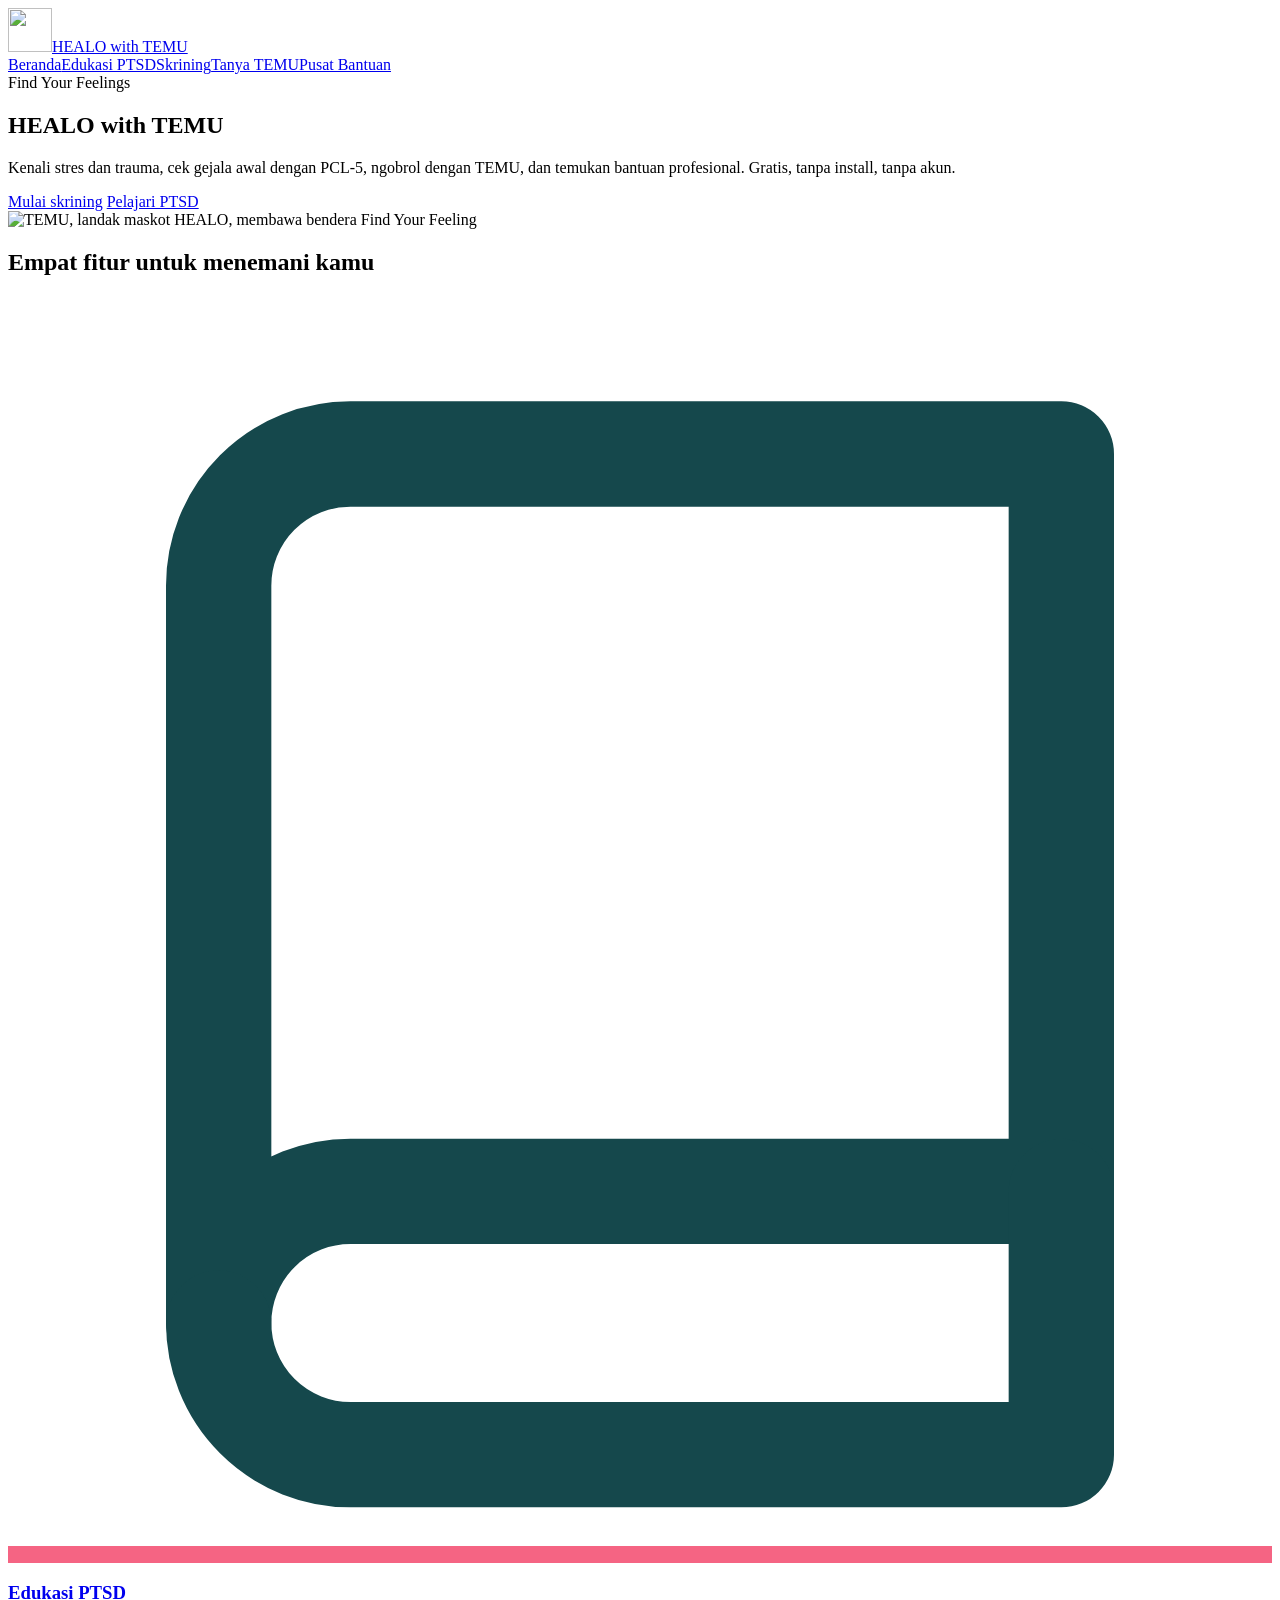
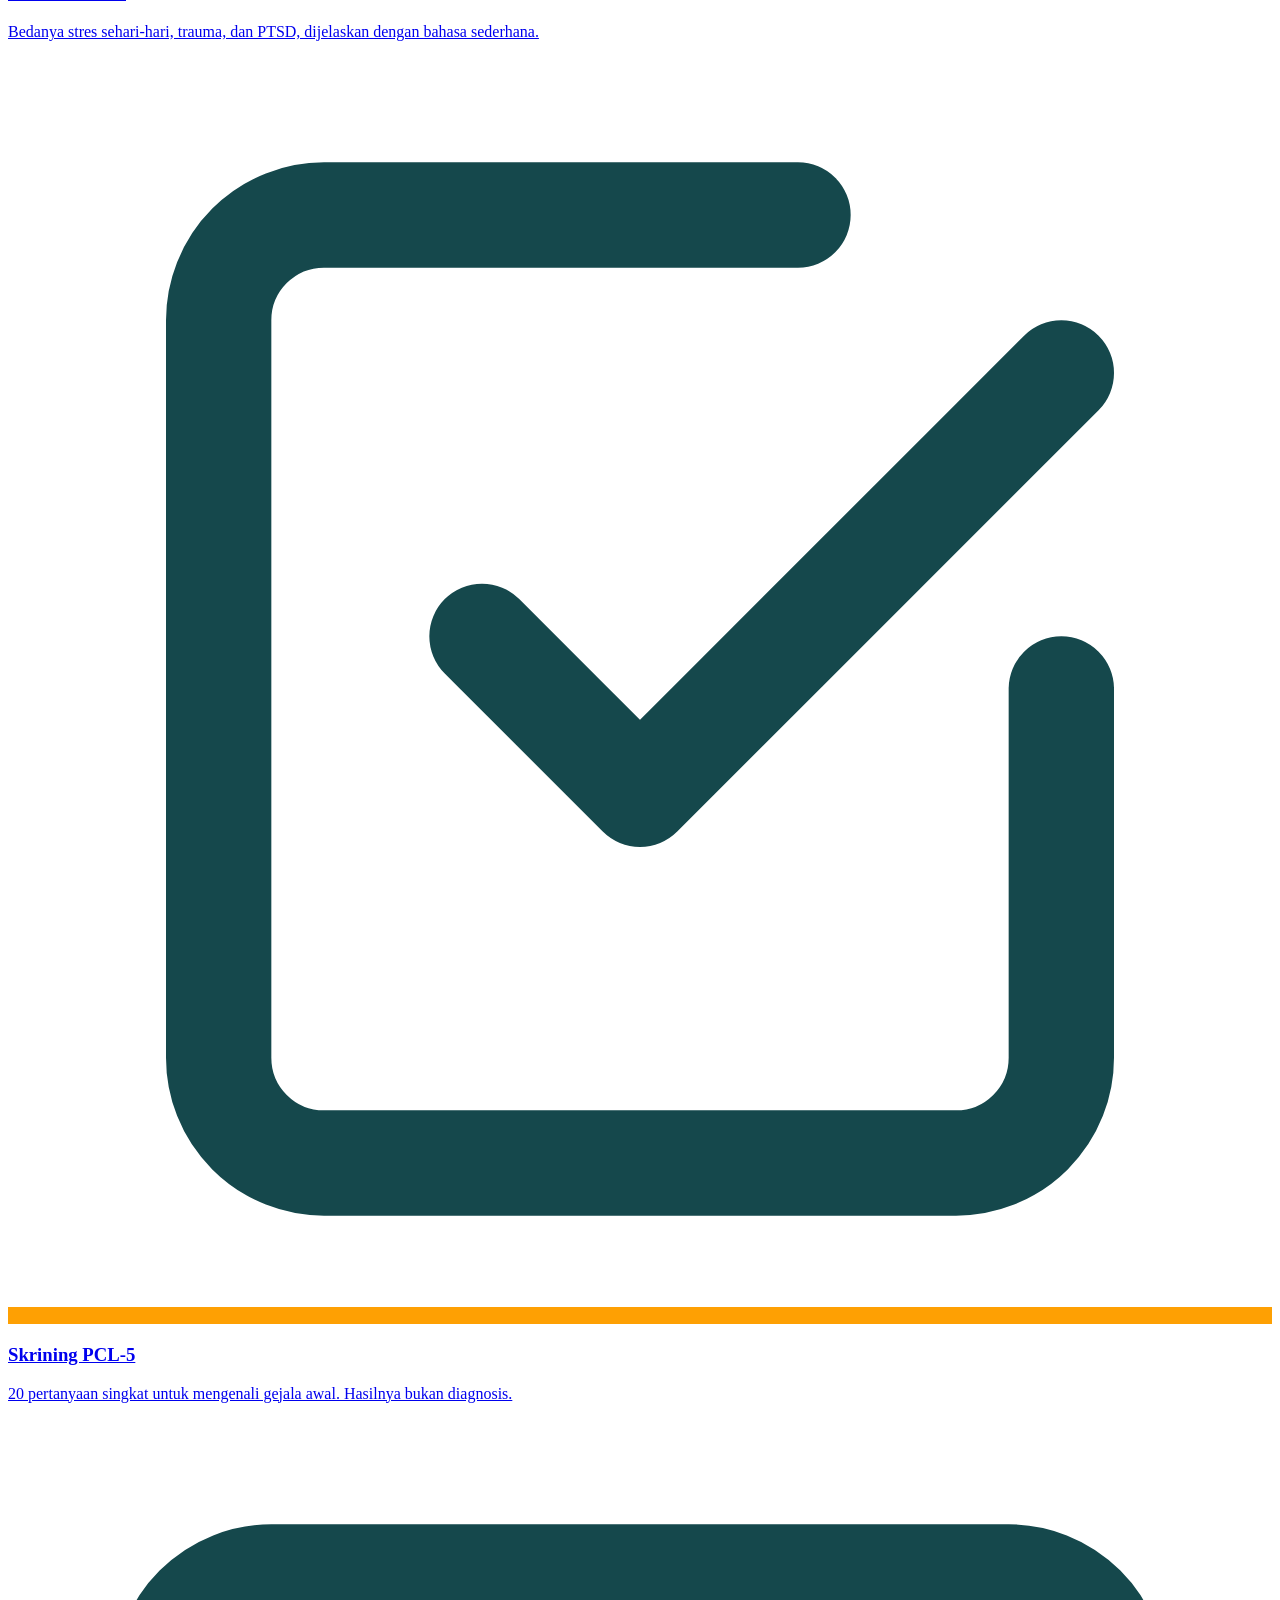
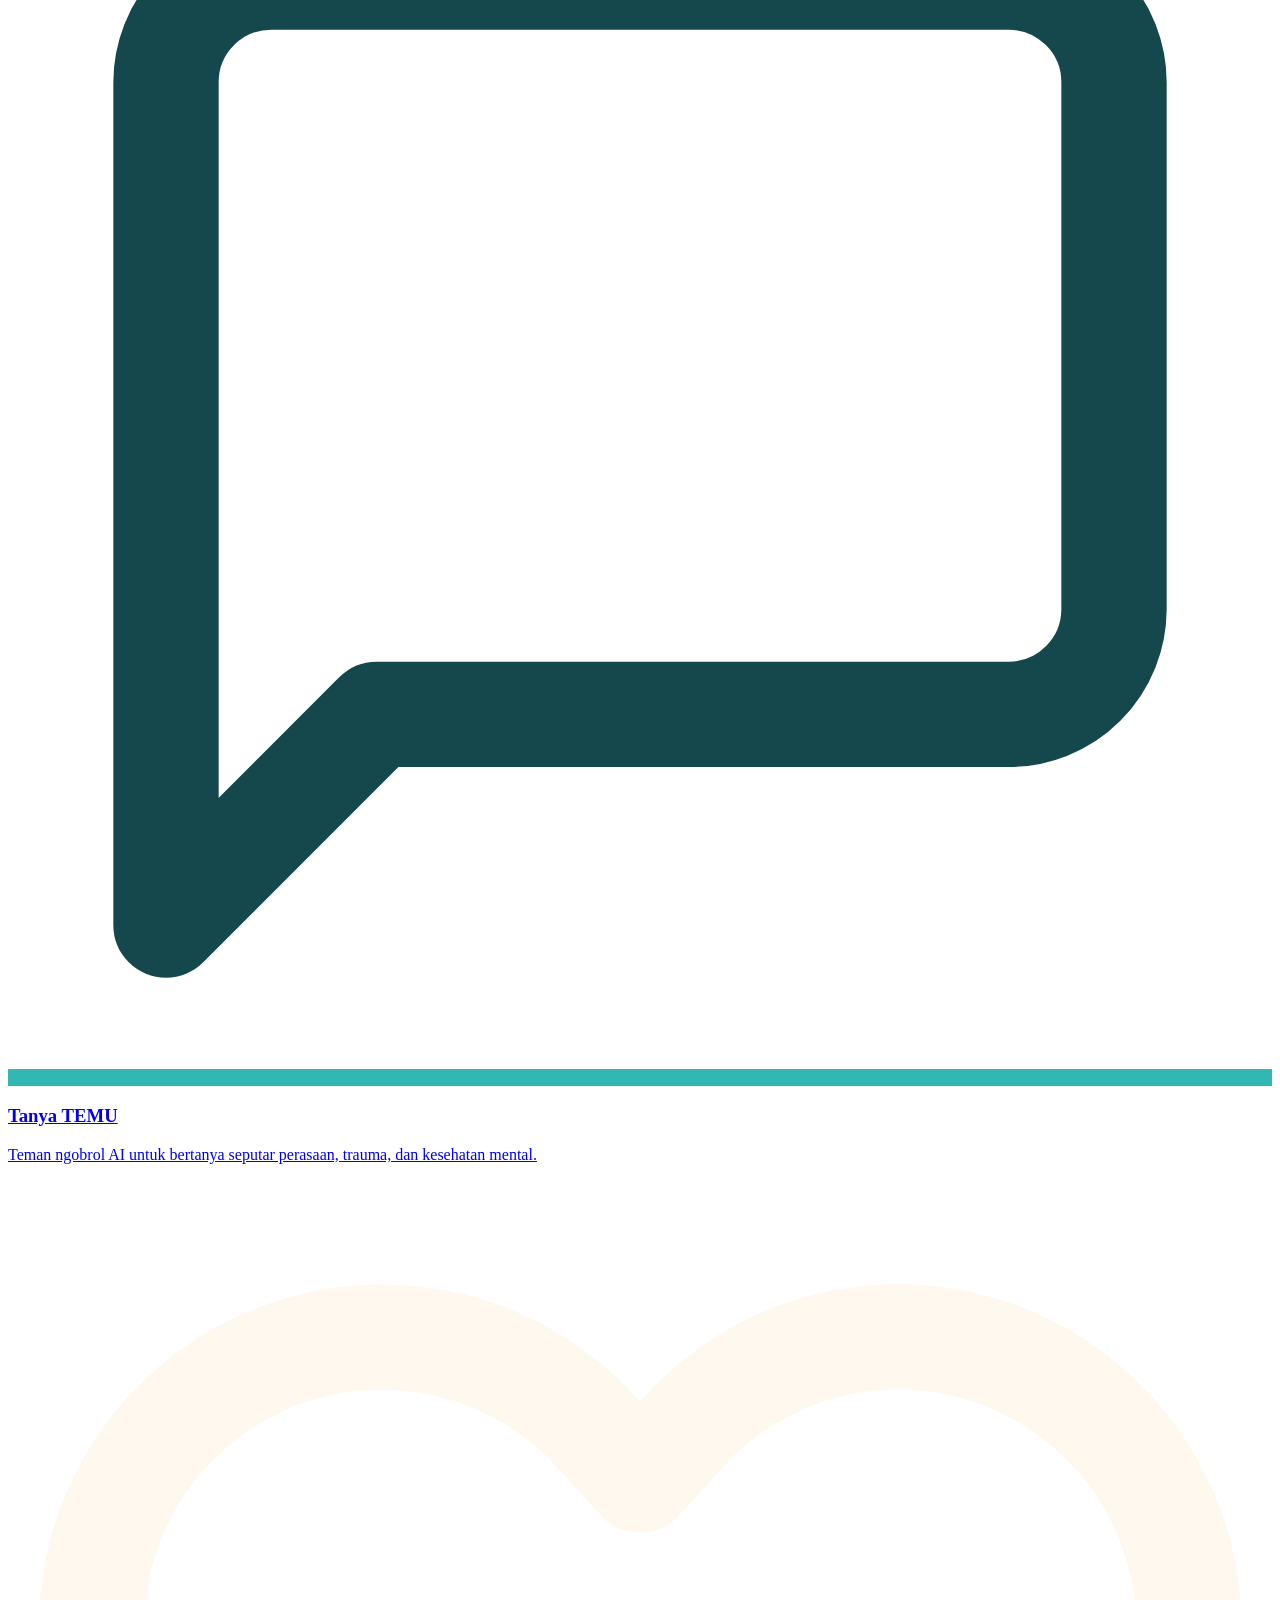
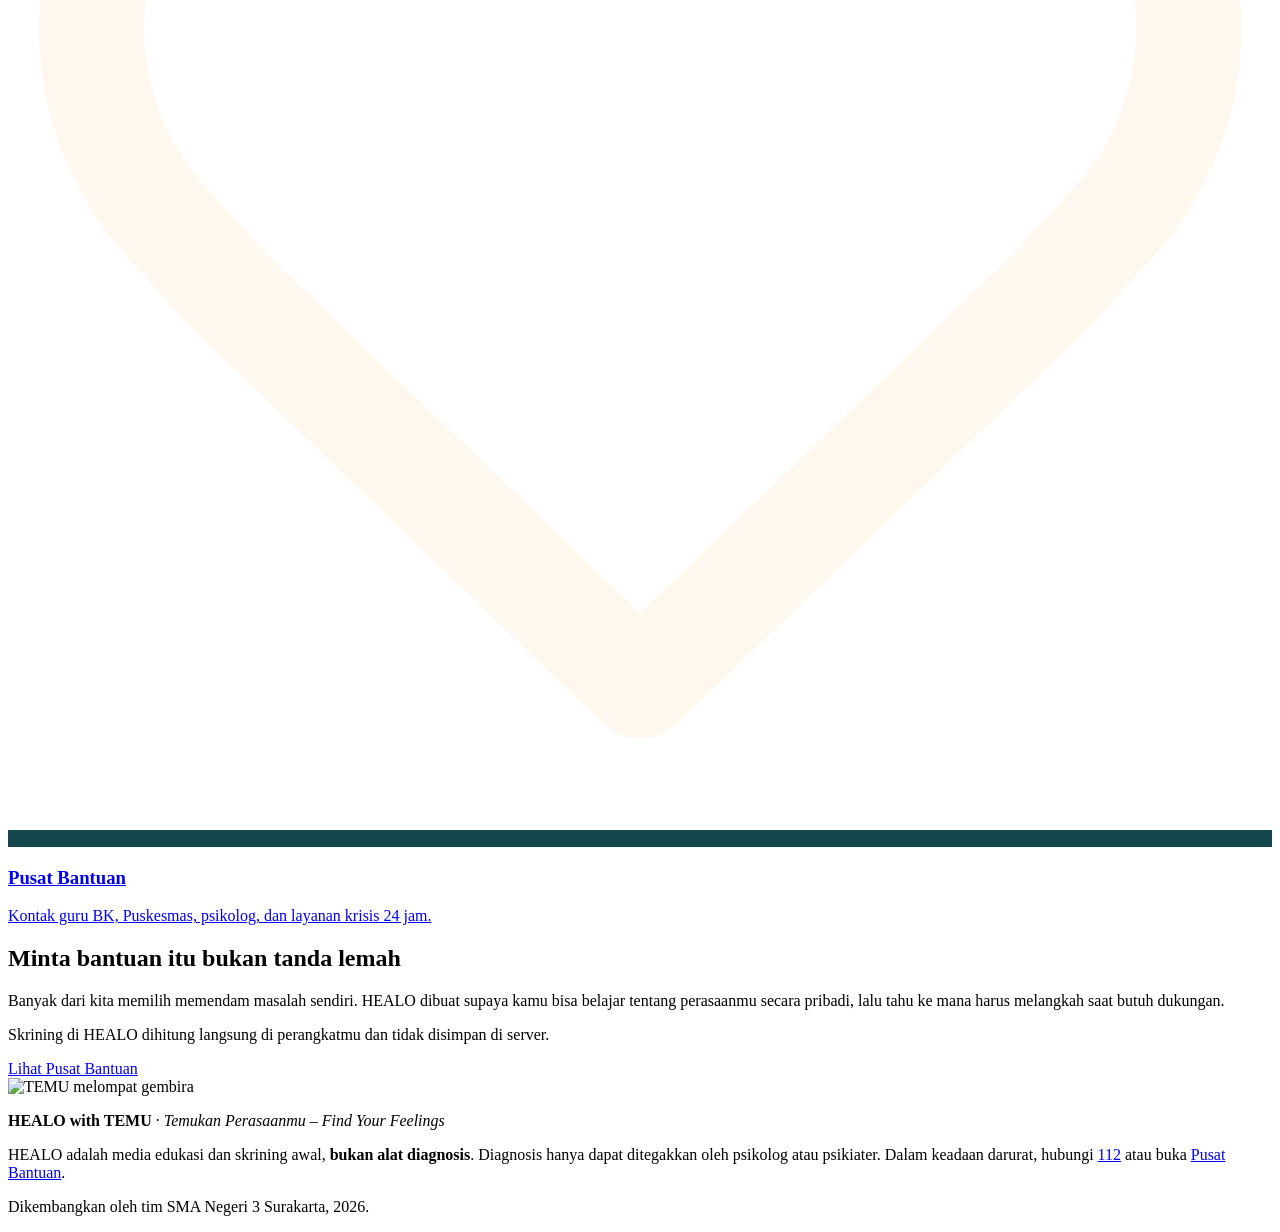
==== index.html @ 0c206a84 "Add files via upload" ====
<!doctype html>
<html lang="id">
<head>
<meta charset="utf-8">
<meta name="viewport" content="width=device-width, initial-scale=1">
<title>Beranda · HEALO with TEMU</title>
<meta name="description" content="HEALO with TEMU: edukasi PTSD, skrining awal PCL-5, teman ngobrol AI, dan pusat bantuan untuk siswa.">
<meta name="theme-color" content="#15484C">
<link rel="manifest" href="manifest.webmanifest">
<link rel="icon" href="img/icon-192.png">
<link rel="apple-touch-icon" href="img/icon-192.png">
<link rel="preconnect" href="https://fonts.googleapis.com">
<link rel="preconnect" href="https://fonts.gstatic.com" crossorigin>
<link rel="stylesheet" href="https://fonts.googleapis.com/css2?family=Poppins:wght@700;800&family=Nunito+Sans:wght@400;700;800&display=swap">
<link rel="stylesheet" href="assets/style.css">
</head>
<body>
<header class="site-header">
<div class="wrap">
<a class="brand" href="index.html"><img src="img/temu-sit.webp" alt="" width="44" height="44">HEALO <span>with TEMU</span></a>
<nav class="nav" aria-label="Menu utama"><a href="index.html" aria-current="page">Beranda</a><a href="edukasi.html">Edukasi PTSD</a><a href="skrining.html">Skrining</a><a href="temu.html">Tanya TEMU</a><a href="bantuan.html">Pusat Bantuan</a></nav>
</div>
</header>
<main>
<section class="hero">
<div class="wrap">
<div>
<span class="tagline">Find Your Feelings</span>
<h1>HEALO <span>with</span> TEMU</h1>
<p class="lead">Kenali stres dan trauma, cek gejala awal dengan PCL-5, ngobrol dengan TEMU, dan temukan bantuan profesional. Gratis, tanpa install, tanpa akun.</p>
<div class="btn-row">
<a class="btn btn-primary" href="skrining.html">Mulai skrining</a>
<a class="btn btn-secondary" href="edukasi.html">Pelajari PTSD</a>
</div>
</div>
<img src="img/temu-wink.webp" alt="TEMU, landak maskot HEALO, membawa bendera Find Your Feeling" width="380" height="380">
</div>
</section>
<section class="section">
<div class="wrap">
<h2>Empat fitur untuk menemani kamu</h2>
<div class="grid grid-4">
<a class="card pink feature" href="edukasi.html"><span class="icon" style="background:#F56483;color:#15484C"><svg viewBox="0 0 24 24" fill="none" stroke="currentColor" stroke-width="2" stroke-linecap="round" stroke-linejoin="round" aria-hidden="true"><path d="M4 19.5A2.5 2.5 0 0 1 6.5 17H20V3H6.5A2.5 2.5 0 0 0 4 5.5z"/><path d="M4 19.5A2.5 2.5 0 0 0 6.5 22H20v-5"/></svg></span><h3>Edukasi PTSD</h3><p>Bedanya stres sehari-hari, trauma, dan PTSD, dijelaskan dengan bahasa sederhana.</p></a>
<a class="card mari feature" href="skrining.html"><span class="icon" style="background:#FEA003;color:#15484C"><svg viewBox="0 0 24 24" fill="none" stroke="currentColor" stroke-width="2" stroke-linecap="round" stroke-linejoin="round" aria-hidden="true"><path d="M9 11l3 3 8-8"/><path d="M20 12v7a2 2 0 0 1-2 2H6a2 2 0 0 1-2-2V5a2 2 0 0 1 2-2h9"/></svg></span><h3>Skrining PCL-5</h3><p>20 pertanyaan singkat untuk mengenali gejala awal. Hasilnya bukan diagnosis.</p></a>
<a class="card lagoon feature" href="temu.html"><span class="icon" style="background:#31B8B2;color:#15484C"><svg viewBox="0 0 24 24" fill="none" stroke="currentColor" stroke-width="2" stroke-linecap="round" stroke-linejoin="round" aria-hidden="true"><path d="M21 15a2 2 0 0 1-2 2H7l-4 4V5a2 2 0 0 1 2-2h14a2 2 0 0 1 2 2z"/></svg></span><h3>Tanya TEMU</h3><p>Teman ngobrol AI untuk bertanya seputar perasaan, trauma, dan kesehatan mental.</p></a>
<a class="card feature" href="bantuan.html"><span class="icon" style="background:#15484C;color:#FFF8EE"><svg viewBox="0 0 24 24" fill="none" stroke="currentColor" stroke-width="2" stroke-linecap="round" stroke-linejoin="round" aria-hidden="true"><path d="M20.8 4.6a5.5 5.5 0 0 0-7.8 0L12 5.7l-1-1.1a5.5 5.5 0 0 0-7.8 7.8l1 1.1L12 21l7.8-7.5 1-1.1a5.5 5.5 0 0 0 0-7.8z"/></svg></span><h3>Pusat Bantuan</h3><p>Kontak guru BK, Puskesmas, psikolog, dan layanan krisis 24 jam.</p></a>
</div>
</div>
</section>
<section class="section alt">
<div class="wrap grid grid-2" style="align-items:center">
<div>
<h2>Minta bantuan itu bukan tanda lemah</h2>
<p>Banyak dari kita memilih memendam masalah sendiri. HEALO dibuat supaya kamu bisa belajar tentang perasaanmu secara pribadi, lalu tahu ke mana harus melangkah saat butuh dukungan.</p>
<p class="small">Skrining di HEALO dihitung langsung di perangkatmu dan tidak disimpan di server.</p>
<a class="btn btn-primary" href="bantuan.html">Lihat Pusat Bantuan</a>
</div>
<img src="img/temu-jump.webp" alt="TEMU melompat gembira" width="360" height="360" style="justify-self:center;max-width:320px">
</div>
</section>
</main>
<footer class="site-footer">
<div class="wrap">
<p><strong>HEALO with TEMU</strong> · <em>Temukan Perasaanmu – Find Your Feelings</em></p>
<p>HEALO adalah media edukasi dan skrining awal, <strong>bukan alat diagnosis</strong>. Diagnosis hanya dapat ditegakkan oleh psikolog atau psikiater. Dalam keadaan darurat, hubungi <a href="tel:112">112</a> atau buka <a href="bantuan.html">Pusat Bantuan</a>.</p>
<p>Dikembangkan oleh tim SMA Negeri 3 Surakarta, 2026.</p>
</div>
</footer>
<script src="assets/common.js"></script>

</body>
</html>
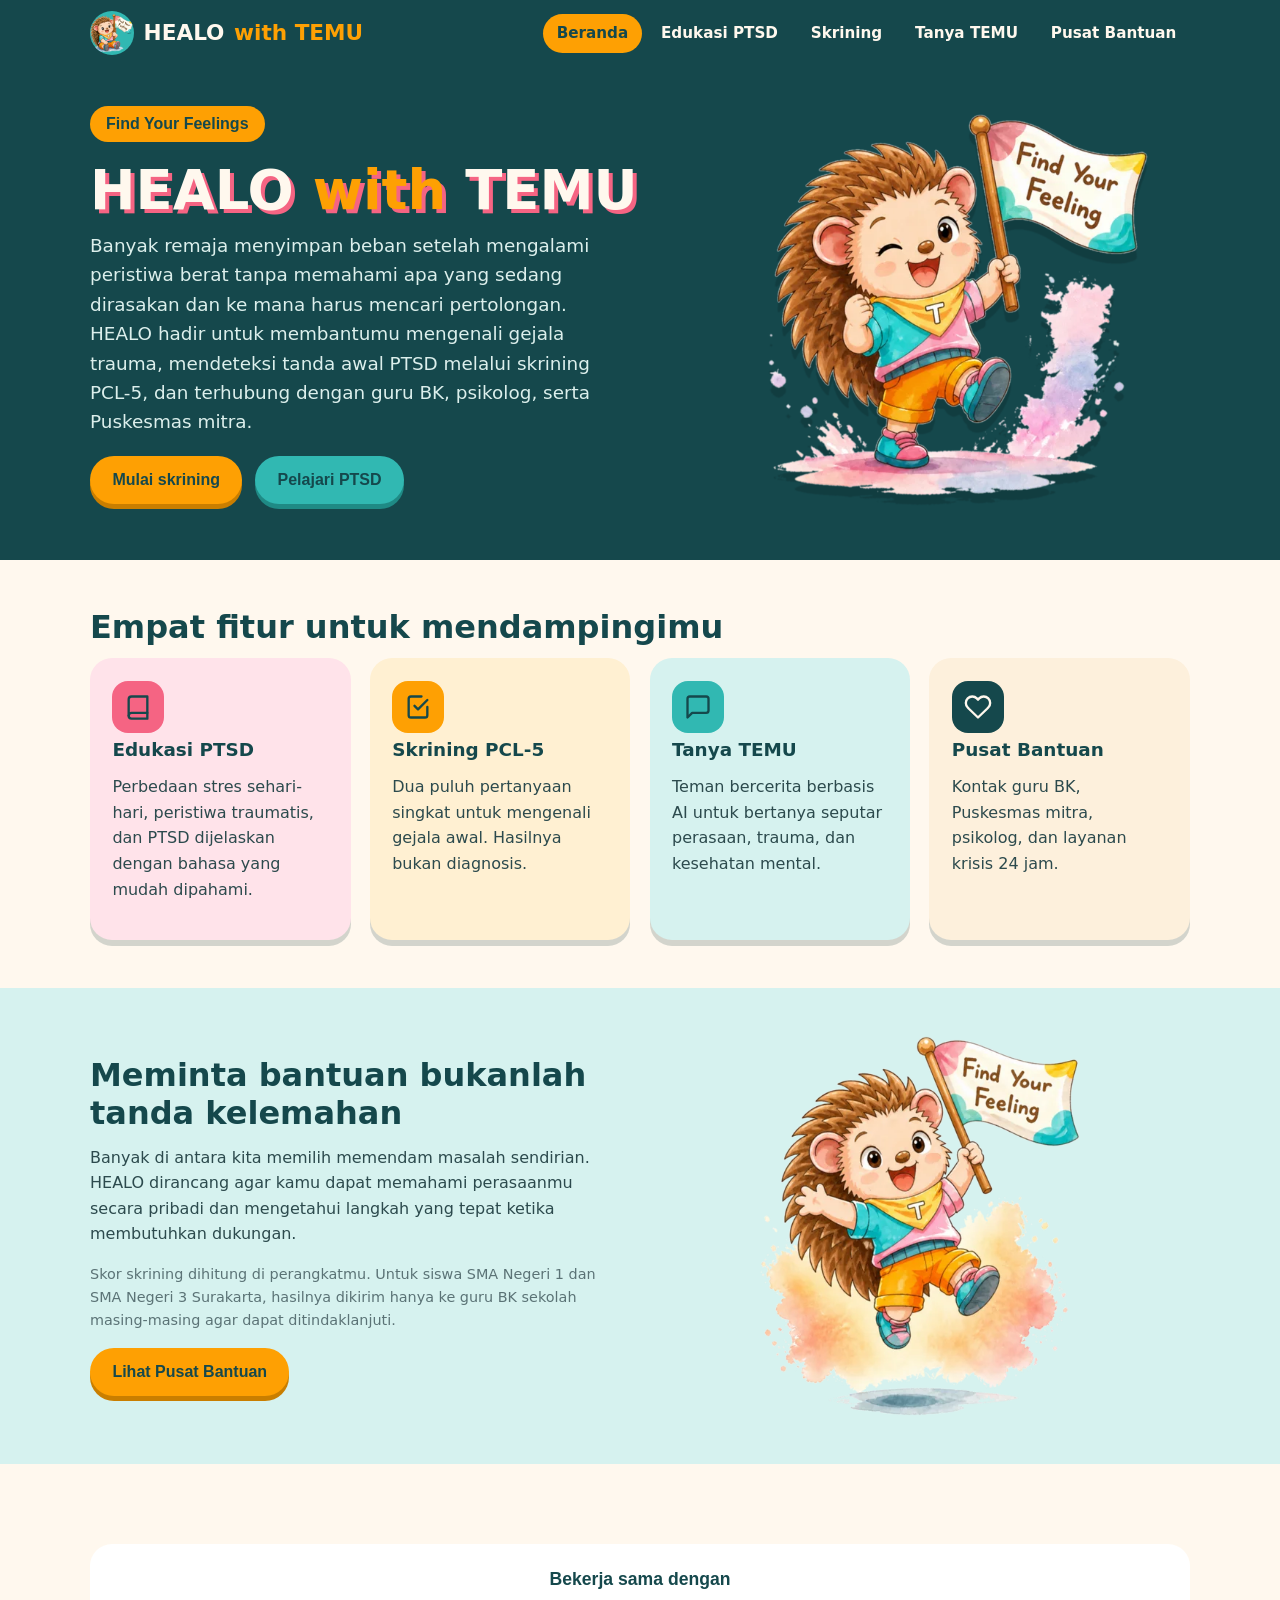
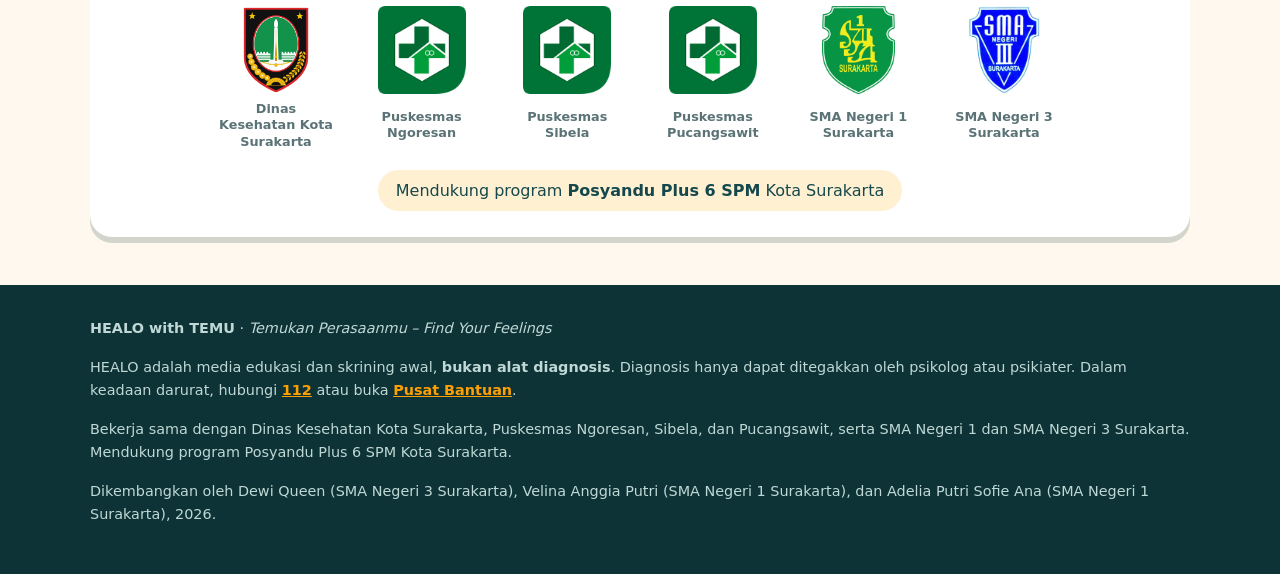
==== commit 632a88ee: "Add files via upload" ====
--- a/index.html
+++ b/index.html
@@ -4,7 +4,7 @@
 <meta charset="utf-8">
 <meta name="viewport" content="width=device-width, initial-scale=1">
 <title>Beranda · HEALO with TEMU</title>
-<meta name="description" content="HEALO with TEMU: edukasi PTSD, skrining awal PCL-5, teman ngobrol AI, dan pusat bantuan untuk siswa.">
+<meta name="description" content="HEALO with TEMU: edukasi PTSD, skrining awal PCL-5, teman bercerita berbasis AI, dan pusat bantuan bagi siswa.">
 <meta name="theme-color" content="#15484C">
 <link rel="manifest" href="manifest.webmanifest">
 <link rel="icon" href="img/icon-192.png">
@@ -27,7 +27,7 @@
 <div>
 <span class="tagline">Find Your Feelings</span>
 <h1>HEALO <span>with</span> TEMU</h1>
-<p class="lead">Kenali stres dan trauma, cek gejala awal dengan PCL-5, ngobrol dengan TEMU, dan temukan bantuan profesional. Gratis, tanpa install, tanpa akun.</p>
+<p class="lead">Banyak remaja menyimpan beban setelah mengalami peristiwa berat tanpa memahami apa yang sedang dirasakan dan ke mana harus mencari pertolongan. HEALO hadir untuk membantumu mengenali gejala trauma, mendeteksi tanda awal PTSD melalui skrining PCL-5, dan terhubung dengan guru BK, psikolog, serta Puskesmas mitra.</p>
 <div class="btn-row">
 <a class="btn btn-primary" href="skrining.html">Mulai skrining</a>
 <a class="btn btn-secondary" href="edukasi.html">Pelajari PTSD</a>
@@ -38,32 +38,36 @@
 </section>
 <section class="section">
 <div class="wrap">
-<h2>Empat fitur untuk menemani kamu</h2>
+<h2>Empat fitur untuk mendampingimu</h2>
 <div class="grid grid-4">
-<a class="card pink feature" href="edukasi.html"><span class="icon" style="background:#F56483;color:#15484C"><svg viewBox="0 0 24 24" fill="none" stroke="currentColor" stroke-width="2" stroke-linecap="round" stroke-linejoin="round" aria-hidden="true"><path d="M4 19.5A2.5 2.5 0 0 1 6.5 17H20V3H6.5A2.5 2.5 0 0 0 4 5.5z"/><path d="M4 19.5A2.5 2.5 0 0 0 6.5 22H20v-5"/></svg></span><h3>Edukasi PTSD</h3><p>Bedanya stres sehari-hari, trauma, dan PTSD, dijelaskan dengan bahasa sederhana.</p></a>
-<a class="card mari feature" href="skrining.html"><span class="icon" style="background:#FEA003;color:#15484C"><svg viewBox="0 0 24 24" fill="none" stroke="currentColor" stroke-width="2" stroke-linecap="round" stroke-linejoin="round" aria-hidden="true"><path d="M9 11l3 3 8-8"/><path d="M20 12v7a2 2 0 0 1-2 2H6a2 2 0 0 1-2-2V5a2 2 0 0 1 2-2h9"/></svg></span><h3>Skrining PCL-5</h3><p>20 pertanyaan singkat untuk mengenali gejala awal. Hasilnya bukan diagnosis.</p></a>
-<a class="card lagoon feature" href="temu.html"><span class="icon" style="background:#31B8B2;color:#15484C"><svg viewBox="0 0 24 24" fill="none" stroke="currentColor" stroke-width="2" stroke-linecap="round" stroke-linejoin="round" aria-hidden="true"><path d="M21 15a2 2 0 0 1-2 2H7l-4 4V5a2 2 0 0 1 2-2h14a2 2 0 0 1 2 2z"/></svg></span><h3>Tanya TEMU</h3><p>Teman ngobrol AI untuk bertanya seputar perasaan, trauma, dan kesehatan mental.</p></a>
-<a class="card feature" href="bantuan.html"><span class="icon" style="background:#15484C;color:#FFF8EE"><svg viewBox="0 0 24 24" fill="none" stroke="currentColor" stroke-width="2" stroke-linecap="round" stroke-linejoin="round" aria-hidden="true"><path d="M20.8 4.6a5.5 5.5 0 0 0-7.8 0L12 5.7l-1-1.1a5.5 5.5 0 0 0-7.8 7.8l1 1.1L12 21l7.8-7.5 1-1.1a5.5 5.5 0 0 0 0-7.8z"/></svg></span><h3>Pusat Bantuan</h3><p>Kontak guru BK, Puskesmas, psikolog, dan layanan krisis 24 jam.</p></a>
+<a class="card pink feature" href="edukasi.html"><span class="icon" style="background:#F56483;color:#15484C"><svg viewBox="0 0 24 24" fill="none" stroke="currentColor" stroke-width="2" stroke-linecap="round" stroke-linejoin="round" aria-hidden="true"><path d="M4 19.5A2.5 2.5 0 0 1 6.5 17H20V3H6.5A2.5 2.5 0 0 0 4 5.5z"/><path d="M4 19.5A2.5 2.5 0 0 0 6.5 22H20v-5"/></svg></span><h3>Edukasi PTSD</h3><p>Perbedaan stres sehari-hari, peristiwa traumatis, dan PTSD dijelaskan dengan bahasa yang mudah dipahami.</p></a>
+<a class="card mari feature" href="skrining.html"><span class="icon" style="background:#FEA003;color:#15484C"><svg viewBox="0 0 24 24" fill="none" stroke="currentColor" stroke-width="2" stroke-linecap="round" stroke-linejoin="round" aria-hidden="true"><path d="M9 11l3 3 8-8"/><path d="M20 12v7a2 2 0 0 1-2 2H6a2 2 0 0 1-2-2V5a2 2 0 0 1 2-2h9"/></svg></span><h3>Skrining PCL-5</h3><p>Dua puluh pertanyaan singkat untuk mengenali gejala awal. Hasilnya bukan diagnosis.</p></a>
+<a class="card lagoon feature" href="temu.html"><span class="icon" style="background:#31B8B2;color:#15484C"><svg viewBox="0 0 24 24" fill="none" stroke="currentColor" stroke-width="2" stroke-linecap="round" stroke-linejoin="round" aria-hidden="true"><path d="M21 15a2 2 0 0 1-2 2H7l-4 4V5a2 2 0 0 1 2-2h14a2 2 0 0 1 2 2z"/></svg></span><h3>Tanya TEMU</h3><p>Teman bercerita berbasis AI untuk bertanya seputar perasaan, trauma, dan kesehatan mental.</p></a>
+<a class="card feature" href="bantuan.html"><span class="icon" style="background:#15484C;color:#FFF8EE"><svg viewBox="0 0 24 24" fill="none" stroke="currentColor" stroke-width="2" stroke-linecap="round" stroke-linejoin="round" aria-hidden="true"><path d="M20.8 4.6a5.5 5.5 0 0 0-7.8 0L12 5.7l-1-1.1a5.5 5.5 0 0 0-7.8 7.8l1 1.1L12 21l7.8-7.5 1-1.1a5.5 5.5 0 0 0 0-7.8z"/></svg></span><h3>Pusat Bantuan</h3><p>Kontak guru BK, Puskesmas mitra, psikolog, dan layanan krisis 24 jam.</p></a>
 </div>
 </div>
 </section>
 <section class="section alt">
 <div class="wrap grid grid-2" style="align-items:center">
 <div>
-<h2>Minta bantuan itu bukan tanda lemah</h2>
-<p>Banyak dari kita memilih memendam masalah sendiri. HEALO dibuat supaya kamu bisa belajar tentang perasaanmu secara pribadi, lalu tahu ke mana harus melangkah saat butuh dukungan.</p>
-<p class="small">Skrining di HEALO dihitung langsung di perangkatmu dan tidak disimpan di server.</p>
+<h2>Meminta bantuan bukanlah tanda kelemahan</h2>
+<p>Banyak di antara kita memilih memendam masalah sendirian. HEALO dirancang agar kamu dapat memahami perasaanmu secara pribadi dan mengetahui langkah yang tepat ketika membutuhkan dukungan.</p>
+<p class="small">Skor skrining dihitung di perangkatmu. Untuk siswa SMA Negeri 1 dan SMA Negeri 3 Surakarta, hasilnya dikirim hanya ke guru BK sekolah masing-masing agar dapat ditindaklanjuti.</p>
 <a class="btn btn-primary" href="bantuan.html">Lihat Pusat Bantuan</a>
 </div>
 <img src="img/temu-jump.webp" alt="TEMU melompat gembira" width="360" height="360" style="justify-self:center;max-width:320px">
 </div>
+</section>
+<section class="section">
+<div class="wrap"><div class="partners"><p class="partners-title">Bekerja sama dengan</p><div class="partner-row"><figure class="partner"><img src="img/logo-dinkes.png" alt="Logo Dinas Kesehatan Kota Surakarta" width="88" height="88" loading="lazy"><figcaption>Dinas Kesehatan Kota Surakarta</figcaption></figure><figure class="partner"><img src="img/logo-puskesmas.png" alt="Logo Puskesmas Ngoresan" width="88" height="88" loading="lazy"><figcaption>Puskesmas Ngoresan</figcaption></figure><figure class="partner"><img src="img/logo-puskesmas.png" alt="Logo Puskesmas Sibela" width="88" height="88" loading="lazy"><figcaption>Puskesmas Sibela</figcaption></figure><figure class="partner"><img src="img/logo-puskesmas.png" alt="Logo Puskesmas Pucangsawit" width="88" height="88" loading="lazy"><figcaption>Puskesmas Pucangsawit</figcaption></figure><figure class="partner"><img src="img/logo-sman1.png" alt="Logo SMA Negeri 1 Surakarta" width="88" height="88" loading="lazy"><figcaption>SMA Negeri 1 Surakarta</figcaption></figure><figure class="partner"><img src="img/logo-sman3.png" alt="Logo SMA Negeri 3 Surakarta" width="88" height="88" loading="lazy"><figcaption>SMA Negeri 3 Surakarta</figcaption></figure></div><p class="program-badge">Mendukung program <strong>Posyandu Plus 6 SPM</strong> Kota Surakarta</p></div></div>
 </section>
 </main>
 <footer class="site-footer">
 <div class="wrap">
 <p><strong>HEALO with TEMU</strong> · <em>Temukan Perasaanmu – Find Your Feelings</em></p>
 <p>HEALO adalah media edukasi dan skrining awal, <strong>bukan alat diagnosis</strong>. Diagnosis hanya dapat ditegakkan oleh psikolog atau psikiater. Dalam keadaan darurat, hubungi <a href="tel:112">112</a> atau buka <a href="bantuan.html">Pusat Bantuan</a>.</p>
-<p>Dikembangkan oleh tim SMA Negeri 3 Surakarta, 2026.</p>
+<p>Bekerja sama dengan Dinas Kesehatan Kota Surakarta, Puskesmas Ngoresan, Sibela, dan Pucangsawit, serta SMA Negeri 1 dan SMA Negeri 3 Surakarta. Mendukung program Posyandu Plus 6 SPM Kota Surakarta.</p>
+<p>Dikembangkan oleh Dewi Queen (SMA Negeri 3 Surakarta), Velina Anggia Putri (SMA Negeri 1 Surakarta), dan Adelia Putri Sofie Ana (SMA Negeri 1 Surakarta), 2026.</p>
 </div>
 </footer>
 <script src="assets/common.js"></script>
--- a/assets/style.css
+++ b/assets/style.css
@@ -0,0 +1,207 @@
+/* HEALO with TEMU — palet: Bubblegum, Marigold, Brown Sugar, Malachite, Lagoon */
+:root {
+  --mal: #15484C;
+  --mal-dark: #0E3336;
+  --lagoon: #31B8B2;
+  --lagoon-soft: #D6F2EF;
+  --pink: #F56483;
+  --pink-soft: #FFE3EA;
+  --mari: #FEA003;
+  --mari-soft: #FFF0D2;
+  --brown: #A6480A;
+  --cream: #FFF8EE;
+  --card: #FDF0DC;
+  --ink: #15484C;
+  --body: #2C4A4D;
+  --muted: #5B7376;
+  --radius: 22px;
+  --shadow: 0 6px 0 rgba(14, 51, 54, 0.18);
+  font-size: 16px;
+}
+
+* { box-sizing: border-box; }
+html { scroll-behavior: smooth; }
+body {
+  margin: 0;
+  font-family: 'Nunito Sans', system-ui, -apple-system, 'Segoe UI', Arial, sans-serif;
+  color: var(--body);
+  background: var(--cream);
+  line-height: 1.6;
+}
+h1, h2, h3, .brand { font-family: 'Poppins', system-ui, Arial, sans-serif; color: var(--ink); line-height: 1.2; }
+h1 { font-size: clamp(2rem, 6vw, 3.4rem); margin: 0 0 .5rem; font-weight: 800; }
+h2 { font-size: clamp(1.4rem, 4vw, 2rem); margin: 0 0 .75rem; font-weight: 800; }
+h3 { font-size: 1.15rem; margin: 0 0 .4rem; font-weight: 700; }
+p { margin: 0 0 1rem; }
+a { color: var(--mal); font-weight: 700; }
+a:hover { color: var(--brown); }
+img { max-width: 100%; height: auto; }
+
+.wrap { width: min(1100px, 100% - 2rem); margin-inline: auto; }
+
+/* ---------- header ---------- */
+.site-header { background: var(--mal); position: sticky; top: 0; z-index: 20; }
+.site-header .wrap { display: flex; align-items: center; justify-content: space-between; gap: 1rem; padding: .7rem 0; flex-wrap: wrap; }
+.brand { display: flex; align-items: center; gap: .6rem; color: var(--cream); text-decoration: none; font-size: 1.35rem; font-weight: 800; }
+.brand img { width: 44px; height: 44px; border-radius: 50%; background: var(--lagoon); object-fit: contain; }
+.brand span { color: var(--mari); }
+.nav { display: flex; gap: .35rem; flex-wrap: wrap; }
+.nav a { color: var(--cream); text-decoration: none; font-weight: 700; padding: .45rem .85rem; border-radius: 999px; font-size: .95rem; }
+.nav a:hover, .nav a[aria-current="page"] { background: var(--mari); color: var(--mal); }
+
+/* ---------- hero ---------- */
+.hero { background: var(--mal); color: var(--cream); padding: 2.5rem 0 3.5rem; }
+.hero .wrap { display: grid; grid-template-columns: 1.3fr 1fr; gap: 2rem; align-items: center; }
+.hero h1 { color: var(--cream); text-shadow: 4px 4px 0 var(--pink); }
+.hero h1 span { color: var(--mari); }
+.hero .lead { font-size: 1.15rem; color: #DCEFEC; max-width: 34rem; }
+.hero img { width: 100%; max-width: 380px; justify-self: center; filter: drop-shadow(0 10px 0 rgba(0,0,0,.15)); }
+.tagline { display: inline-block; background: var(--mari); color: var(--mal); font-weight: 800; padding: .3rem 1rem; border-radius: 999px; margin-bottom: 1rem; font-family: 'Poppins', Arial, sans-serif; }
+
+/* ---------- buttons ---------- */
+.btn { display: inline-flex; align-items: center; justify-content: center; gap: .4rem; min-height: 48px; padding: .7rem 1.4rem; border-radius: 999px; border: 0; font: 800 1rem 'Poppins', Arial, sans-serif; cursor: pointer; text-decoration: none; transition: transform .1s ease; }
+.btn:active { transform: translateY(2px); }
+.btn-primary { background: var(--mari); color: var(--mal); box-shadow: 0 5px 0 #C97E00; }
+.btn-primary:hover { color: var(--mal); background: #FFB02E; }
+.btn-secondary { background: var(--lagoon); color: var(--mal); box-shadow: 0 5px 0 #1F8A85; }
+.btn-secondary:hover { color: var(--mal); background: #46C7C1; }
+.btn-ghost { background: transparent; color: var(--mal); border: 3px solid var(--mal); }
+.btn[disabled] { opacity: .5; cursor: not-allowed; }
+.btn-row { display: flex; flex-wrap: wrap; gap: .8rem; margin-top: 1.2rem; }
+
+/* ---------- sections & cards ---------- */
+.section { padding: 3rem 0; }
+.section.alt { background: var(--lagoon-soft); }
+.grid { display: grid; gap: 1.2rem; }
+.grid-2 { grid-template-columns: repeat(2, minmax(0, 1fr)); }
+.grid-3 { grid-template-columns: repeat(3, minmax(0, 1fr)); }
+.grid-4 { grid-template-columns: repeat(4, minmax(0, 1fr)); }
+.card { background: var(--card); border-radius: var(--radius); padding: 1.4rem; box-shadow: var(--shadow); }
+.card.pink { background: var(--pink-soft); }
+.card.mari { background: var(--mari-soft); }
+.card.lagoon { background: var(--lagoon-soft); }
+.card.dark { background: var(--mal); color: #DCEFEC; }
+.card.dark h3, .card.dark h2 { color: var(--cream); }
+.feature { text-decoration: none; color: inherit; display: flex; flex-direction: column; gap: .4rem; font-weight: 400; transition: transform .15s ease; }
+.feature:hover { transform: translateY(-4px); color: inherit; }
+.feature .icon { width: 52px; height: 52px; border-radius: 16px; display: grid; place-items: center; }
+.feature .icon svg { width: 28px; height: 28px; }
+.pill { display: inline-block; font-weight: 800; font-size: .85rem; padding: .2rem .8rem; border-radius: 999px; background: var(--mal); color: var(--cream); }
+.notice { border-radius: 16px; padding: 1rem 1.2rem; background: var(--mari-soft); border: 2px solid var(--mari); color: var(--mal); }
+.notice.danger { background: var(--pink-soft); border-color: var(--pink); }
+.notice strong { color: var(--mal); }
+.small { font-size: .9rem; color: var(--muted); }
+
+/* ---------- education ---------- */
+.cluster { border-top: 6px solid var(--lagoon); }
+.cluster.b { border-color: var(--pink); }
+.cluster.c { border-color: var(--mari); }
+.cluster.d { border-color: var(--brown); }
+.cluster.e { border-color: var(--lagoon); }
+table.compare { width: 100%; border-collapse: collapse; background: var(--card); border-radius: var(--radius); overflow: hidden; }
+table.compare th, table.compare td { text-align: left; padding: .8rem 1rem; border-bottom: 1px solid #EBD6B5; vertical-align: top; }
+table.compare th { background: var(--mal); color: var(--cream); font-family: 'Poppins', Arial, sans-serif; }
+.table-scroll { overflow-x: auto; }
+details { background: var(--card); border-radius: 16px; padding: 1rem 1.2rem; margin-bottom: .8rem; }
+details summary { cursor: pointer; font-weight: 800; color: var(--mal); }
+
+/* ---------- screening ---------- */
+.steps { display: flex; gap: .5rem; margin-bottom: 1.5rem; flex-wrap: wrap; }
+.steps li { list-style: none; padding: .35rem .9rem; border-radius: 999px; background: var(--card); font-weight: 700; font-size: .9rem; }
+.steps li.active { background: var(--mari); color: var(--mal); }
+.steps li.done { background: var(--lagoon); color: var(--mal); }
+.steps { padding: 0; }
+.panel[hidden] { display: none; }
+fieldset { border: 0; margin: 0 0 1rem; padding: 0; }
+legend { font-weight: 800; color: var(--mal); margin-bottom: .6rem; }
+.option { display: flex; gap: .7rem; align-items: flex-start; padding: .75rem 1rem; border-radius: 14px; background: var(--card); margin-bottom: .5rem; cursor: pointer; }
+.option input { margin-top: .3rem; width: 20px; height: 20px; accent-color: var(--mal); }
+.item { background: var(--card); border-radius: 18px; padding: 1.1rem 1.2rem; margin-bottom: .9rem; }
+.item.missing { outline: 3px solid var(--pink); }
+.item legend { float: left; width: 100%; padding: 0; margin-bottom: .7rem; font-weight: 700; color: var(--mal); }
+.item .scale { clear: both; }
+.scale { display: grid; grid-template-columns: repeat(5, minmax(0, 1fr)); gap: .4rem; }
+.scale label { display: flex; flex-direction: column; align-items: center; text-align: center; gap: .2rem; padding: .5rem .2rem; border-radius: 12px; background: var(--cream); font-size: .8rem; cursor: pointer; border: 2px solid transparent; }
+.scale input { accent-color: var(--mal); width: 20px; height: 20px; }
+.scale label:has(input:checked) { border-color: var(--mal); background: var(--lagoon-soft); }
+.progress { height: 12px; background: var(--card); border-radius: 999px; overflow: hidden; margin-bottom: 1rem; }
+.progress > div { height: 100%; width: 0; background: var(--lagoon); transition: width .2s ease; }
+.result-score { font: 800 3rem 'Poppins', Arial, sans-serif; color: var(--mal); line-height: 1; }
+.cluster-bars { display: grid; gap: .5rem; margin: 1rem 0; }
+.cluster-bars .row { display: grid; grid-template-columns: 9rem 1fr 3.5rem; gap: .6rem; align-items: center; font-size: .9rem; }
+.cluster-bars .track { height: 14px; background: var(--cream); border-radius: 999px; overflow: hidden; }
+.cluster-bars .fill { height: 100%; background: var(--lagoon); }
+
+/* ---------- chat ---------- */
+.chat { display: flex; flex-direction: column; height: min(70vh, 640px); background: var(--card); border-radius: var(--radius); box-shadow: var(--shadow); overflow: hidden; }
+.chat-log { flex: 1; overflow-y: auto; padding: 1.2rem; display: flex; flex-direction: column; gap: .8rem; }
+.msg { max-width: 82%; padding: .75rem 1rem; border-radius: 18px; white-space: pre-wrap; }
+.msg.bot { background: var(--cream); align-self: flex-start; border-bottom-left-radius: 4px; }
+.msg.user { background: var(--lagoon); color: var(--mal); align-self: flex-end; border-bottom-right-radius: 4px; }
+.msg.crisis { background: var(--pink-soft); border: 2px solid var(--pink); }
+.msg.typing { color: var(--muted); font-style: italic; }
+.chat-form { display: flex; gap: .5rem; padding: .8rem; background: var(--mal); }
+.chat-form textarea { flex: 1; resize: none; border: 0; border-radius: 16px; padding: .75rem 1rem; font: inherit; min-height: 48px; max-height: 140px; }
+.chat-form .btn { flex: none; }
+.suggestions { display: flex; flex-wrap: wrap; gap: .5rem; margin: .8rem 0; }
+.suggestions button { background: var(--mari-soft); border: 2px solid var(--mari); color: var(--mal); border-radius: 999px; padding: .4rem .9rem; font: 700 .9rem 'Nunito Sans', Arial, sans-serif; cursor: pointer; }
+
+/* ---------- help ---------- */
+.contact { display: flex; flex-direction: column; gap: .3rem; }
+.contact .num { font: 800 1.5rem 'Poppins', Arial, sans-serif; color: var(--mal); }
+
+/* ---------- footer ---------- */
+.site-footer { background: var(--mal-dark); color: #BFD8D5; padding: 2rem 0; font-size: .9rem; }
+.site-footer a { color: var(--mari); }
+
+/* ---------- crisis banner (shared) ---------- */
+.crisis-box { background: var(--pink-soft); border: 3px solid var(--pink); border-radius: var(--radius); padding: 1.2rem 1.4rem; margin: 1rem 0; }
+.crisis-box h3 { color: #8E1F3A; }
+
+:focus-visible { outline: 3px solid var(--mari); outline-offset: 3px; }
+
+@media (max-width: 820px) {
+  .hero .wrap, .grid-2, .grid-3, .grid-4 { grid-template-columns: minmax(0, 1fr); }
+  .hero img { max-width: 240px; order: -1; }
+  .scale { grid-template-columns: repeat(5, minmax(0, 1fr)); }
+  .scale label { font-size: .7rem; }
+  .cluster-bars .row { grid-template-columns: 6.5rem 1fr 3rem; }
+  .msg { max-width: 92%; }
+  .site-header { position: static; }
+  .nav a { padding: .35rem .7rem; font-size: .9rem; }
+}
+/* ---------- school step ---------- */
+.school-pick { display: grid; gap: .6rem; margin-top: .5rem; }
+.option.school { align-items: center; border: 3px solid transparent; background: #fff; }
+.option.school:has(input:checked) { border-color: var(--mari); background: var(--mari-soft); }
+.option.school img { width: 56px; height: 56px; object-fit: contain; }
+.school-dot { width: 56px; height: 56px; border-radius: 50%; background: var(--lagoon-soft); color: var(--mal); display: grid; place-items: center; font: 800 1.5rem 'Poppins', Arial, sans-serif; flex: none; }
+.field-row { display: grid; grid-template-columns: 2fr 1fr; gap: .8rem; margin: 1rem 0 .6rem; }
+.field { display: grid; gap: .3rem; font-weight: 700; color: var(--ink); }
+.field input { font: inherit; font-weight: 400; padding: .7rem .9rem; border-radius: 12px; border: 2px solid #C9D9D8; background: #fff; color: var(--body); min-height: 48px; }
+.field input:focus { outline: 3px solid var(--lagoon); outline-offset: 1px; border-color: var(--mal); }
+.send-status { margin-top: 1rem; padding: .8rem 1rem; border-radius: 14px; background: var(--lagoon-soft); font-weight: 700; }
+.send-status.err { background: var(--pink-soft); }
+
+/* ---------- contacts & partners ---------- */
+.contact-card { display: flex; flex-direction: column; }
+.contact-card .btn-row { margin-top: auto; padding-top: .6rem; }
+.cc-head { display: flex; align-items: center; gap: .8rem; margin-bottom: .6rem; }
+.cc-head img { width: 56px; height: 56px; object-fit: contain; flex: none; }
+.cc-head h3 { margin: 0; }
+.dinkes .cc-head img { width: 64px; height: 64px; }
+.btn-wa { background: #25D366; color: #0B3B22; box-shadow: 0 5px 0 #1A9E4B; min-height: 44px; padding: .55rem 1.1rem; font-size: .95rem; }
+.btn-wa:hover { color: #0B3B22; background: #3BE07A; }
+.btn-wa[aria-disabled="true"] { background: #E3E8E7; color: var(--muted); box-shadow: none; cursor: default; }
+.contact-card .btn-ghost { min-height: 44px; padding: .45rem 1rem; font-size: .95rem; }
+.partners { background: #fff; border-radius: var(--radius); padding: 1.6rem 1.2rem; box-shadow: var(--shadow); text-align: center; margin-top: 2rem; }
+.partners-title { font: 800 1.1rem 'Poppins', Arial, sans-serif; color: var(--ink); margin-bottom: 1rem; }
+.partner-row { display: flex; flex-wrap: wrap; justify-content: center; gap: 1.2rem 1.6rem; }
+.partner { margin: 0; width: 120px; display: grid; justify-items: center; gap: .4rem; }
+.partner img { width: 88px; height: 88px; object-fit: contain; }
+.partner figcaption { font-size: .8rem; font-weight: 700; line-height: 1.3; color: var(--muted); }
+.program-badge { display: inline-block; margin: 1.2rem 0 0; background: var(--mari-soft); color: var(--mal); padding: .5rem 1.1rem; border-radius: 999px; }
+@media (max-width: 820px) { .field-row { grid-template-columns: 1fr; } .partner { width: 96px; } .partner img { width: 64px; height: 64px; } }
+
+@media (prefers-reduced-motion: reduce) { * { transition: none !important; scroll-behavior: auto !important; } }
+.contact-card .pill { align-self: flex-start; }
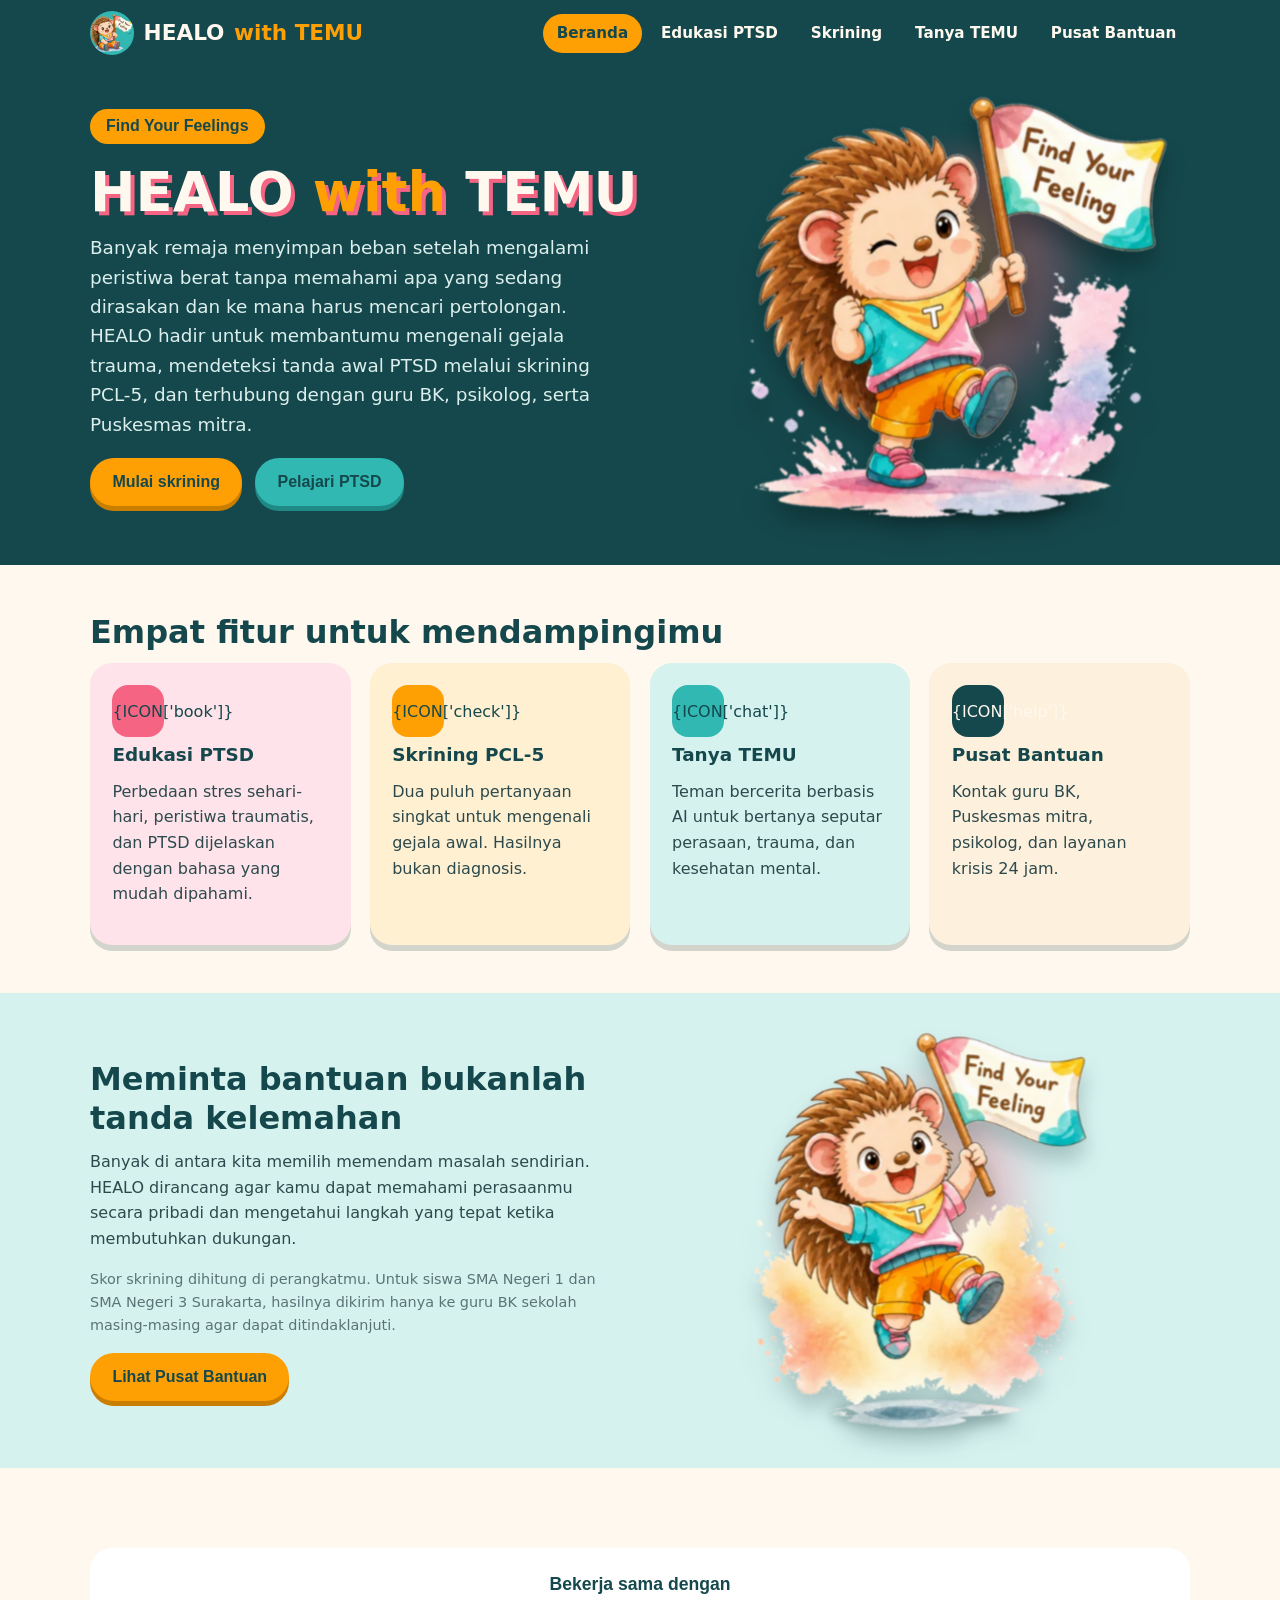
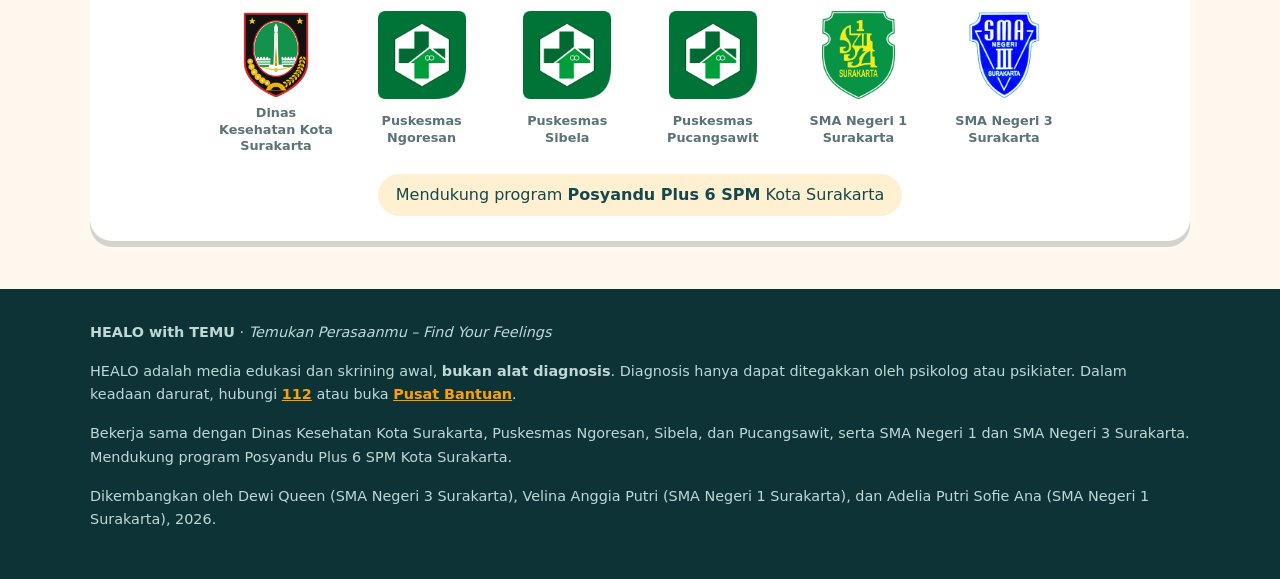
==== commit afb4bfae: "Add files via upload" ====
--- a/index.html
+++ b/index.html
@@ -33,17 +33,17 @@
 <a class="btn btn-secondary" href="edukasi.html">Pelajari PTSD</a>
 </div>
 </div>
-<img src="img/temu-wink.webp" alt="TEMU, landak maskot HEALO, membawa bendera Find Your Feeling" width="380" height="380">
+<div class="temu-3d " data-state="greet" role="img" aria-label="TEMU, landak maskot HEALO, membawa bendera Find Your Feeling"><div class="temu-tilt"><span class="temu-glow"></span><div class="temu-float"><img src="img/temu-wink.webp" alt="" width="400" height="400"></div><span class="temu-bubble" aria-hidden="true"><i></i><i></i><i></i></span></div></div>
 </div>
 </section>
 <section class="section">
 <div class="wrap">
 <h2>Empat fitur untuk mendampingimu</h2>
 <div class="grid grid-4">
-<a class="card pink feature" href="edukasi.html"><span class="icon" style="background:#F56483;color:#15484C"><svg viewBox="0 0 24 24" fill="none" stroke="currentColor" stroke-width="2" stroke-linecap="round" stroke-linejoin="round" aria-hidden="true"><path d="M4 19.5A2.5 2.5 0 0 1 6.5 17H20V3H6.5A2.5 2.5 0 0 0 4 5.5z"/><path d="M4 19.5A2.5 2.5 0 0 0 6.5 22H20v-5"/></svg></span><h3>Edukasi PTSD</h3><p>Perbedaan stres sehari-hari, peristiwa traumatis, dan PTSD dijelaskan dengan bahasa yang mudah dipahami.</p></a>
-<a class="card mari feature" href="skrining.html"><span class="icon" style="background:#FEA003;color:#15484C"><svg viewBox="0 0 24 24" fill="none" stroke="currentColor" stroke-width="2" stroke-linecap="round" stroke-linejoin="round" aria-hidden="true"><path d="M9 11l3 3 8-8"/><path d="M20 12v7a2 2 0 0 1-2 2H6a2 2 0 0 1-2-2V5a2 2 0 0 1 2-2h9"/></svg></span><h3>Skrining PCL-5</h3><p>Dua puluh pertanyaan singkat untuk mengenali gejala awal. Hasilnya bukan diagnosis.</p></a>
-<a class="card lagoon feature" href="temu.html"><span class="icon" style="background:#31B8B2;color:#15484C"><svg viewBox="0 0 24 24" fill="none" stroke="currentColor" stroke-width="2" stroke-linecap="round" stroke-linejoin="round" aria-hidden="true"><path d="M21 15a2 2 0 0 1-2 2H7l-4 4V5a2 2 0 0 1 2-2h14a2 2 0 0 1 2 2z"/></svg></span><h3>Tanya TEMU</h3><p>Teman bercerita berbasis AI untuk bertanya seputar perasaan, trauma, dan kesehatan mental.</p></a>
-<a class="card feature" href="bantuan.html"><span class="icon" style="background:#15484C;color:#FFF8EE"><svg viewBox="0 0 24 24" fill="none" stroke="currentColor" stroke-width="2" stroke-linecap="round" stroke-linejoin="round" aria-hidden="true"><path d="M20.8 4.6a5.5 5.5 0 0 0-7.8 0L12 5.7l-1-1.1a5.5 5.5 0 0 0-7.8 7.8l1 1.1L12 21l7.8-7.5 1-1.1a5.5 5.5 0 0 0 0-7.8z"/></svg></span><h3>Pusat Bantuan</h3><p>Kontak guru BK, Puskesmas mitra, psikolog, dan layanan krisis 24 jam.</p></a>
+<a class="card pink feature" href="edukasi.html"><span class="icon" style="background:#F56483;color:#15484C">{ICON['book']}</span><h3>Edukasi PTSD</h3><p>Perbedaan stres sehari-hari, peristiwa traumatis, dan PTSD dijelaskan dengan bahasa yang mudah dipahami.</p></a>
+<a class="card mari feature" href="skrining.html"><span class="icon" style="background:#FEA003;color:#15484C">{ICON['check']}</span><h3>Skrining PCL-5</h3><p>Dua puluh pertanyaan singkat untuk mengenali gejala awal. Hasilnya bukan diagnosis.</p></a>
+<a class="card lagoon feature" href="temu.html"><span class="icon" style="background:#31B8B2;color:#15484C">{ICON['chat']}</span><h3>Tanya TEMU</h3><p>Teman bercerita berbasis AI untuk bertanya seputar perasaan, trauma, dan kesehatan mental.</p></a>
+<a class="card feature" href="bantuan.html"><span class="icon" style="background:#15484C;color:#FFF8EE">{ICON['help']}</span><h3>Pusat Bantuan</h3><p>Kontak guru BK, Puskesmas mitra, psikolog, dan layanan krisis 24 jam.</p></a>
 </div>
 </div>
 </section>
@@ -55,7 +55,7 @@
 <p class="small">Skor skrining dihitung di perangkatmu. Untuk siswa SMA Negeri 1 dan SMA Negeri 3 Surakarta, hasilnya dikirim hanya ke guru BK sekolah masing-masing agar dapat ditindaklanjuti.</p>
 <a class="btn btn-primary" href="bantuan.html">Lihat Pusat Bantuan</a>
 </div>
-<img src="img/temu-jump.webp" alt="TEMU melompat gembira" width="360" height="360" style="justify-self:center;max-width:320px">
+<div class="temu-3d alt-temu" data-state="idle" role="img" aria-label="TEMU melompat gembira"><div class="temu-tilt"><span class="temu-glow"></span><div class="temu-float"><img src="img/temu-jump.webp" alt="" width="400" height="400"></div><span class="temu-bubble" aria-hidden="true"><i></i><i></i><i></i></span></div></div>
 </div>
 </section>
 <section class="section">
@@ -71,6 +71,7 @@
 </div>
 </footer>
 <script src="assets/common.js"></script>
+<script src="assets/temu.js"></script>
 
 </body>
 </html>
--- a/assets/style.css
+++ b/assets/style.css
@@ -203,5 +203,56 @@
 .program-badge { display: inline-block; margin: 1.2rem 0 0; background: var(--mari-soft); color: var(--mal); padding: .5rem 1.1rem; border-radius: 999px; }
 @media (max-width: 820px) { .field-row { grid-template-columns: 1fr; } .partner { width: 96px; } .partner img { width: 64px; height: 64px; } }
 
+/* ---------- TEMU 2.5D ---------- */
+.temu-3d { --rx: 0deg; --ry: 0deg; position: relative; isolation: isolate; perspective: 900px; display: grid; place-items: center; cursor: pointer; -webkit-tap-highlight-color: transparent; }
+.temu-tilt { position: relative; width: 100%; display: grid; place-items: center; transform-style: preserve-3d; transform: rotateX(var(--rx)) rotateY(var(--ry)); transition: transform .25s ease-out; }
+.temu-glow { position: absolute; inset: 12% 10% 18%; border-radius: 50%; background: radial-gradient(circle at 40% 40%, var(--mari) 0%, var(--pink) 45%, transparent 70%); opacity: .35; filter: blur(18px); transform: translateZ(-60px) scale(1.05); }
+.temu-float { position: relative; width: 100%; transform: translateZ(40px); animation: temu-float 3.4s ease-in-out infinite; }
+.temu-float img { display: block; width: 100%; height: auto; filter: drop-shadow(0 14px 10px rgba(14,51,54,.25)); transform-origin: 50% 90%; }
+.temu-3d::after { content: ""; position: absolute; left: 22%; right: 22%; bottom: -2%; height: 7%; border-radius: 50%; background: rgba(14,51,54,.28); filter: blur(6px); animation: temu-shadow 3.4s ease-in-out infinite; z-index: -1; }
+.hero .temu-3d::after { background: rgba(0,0,0,.35); }
+@keyframes temu-float { 0%,100% { transform: translateZ(40px) translateY(0) rotate(-1.5deg); } 50% { transform: translateZ(40px) translateY(-16px) rotate(1.5deg); } }
+@keyframes temu-shadow { 0%,100% { transform: scale(1); opacity: .9; } 50% { transform: scale(.78); opacity: .55; } }
+.temu-float img.pop { animation: temu-pop .45s cubic-bezier(.3,1.6,.5,1); }
+.temu-float img.hop { animation: temu-hop .7s cubic-bezier(.3,1.4,.5,1); }
+@keyframes temu-pop { 0% { transform: scale(.82); opacity: .4; } 100% { transform: scale(1); opacity: 1; } }
+@keyframes temu-hop { 0%,100% { transform: translateY(0) scale(1,1); } 20% { transform: translateY(0) scale(1.08,.9); } 50% { transform: translateY(-28px) scale(.95,1.06); } 80% { transform: translateY(0) scale(1.05,.95); } }
+.temu-3d[data-state="thinking"] .temu-float img { animation: temu-think 1.4s ease-in-out infinite; }
+@keyframes temu-think { 0%,100% { transform: rotate(-4deg); } 50% { transform: rotate(4deg); } }
+.temu-3d[data-state="happy"] .temu-float img, .temu-3d[data-state="greet"] .temu-float img { animation: temu-hop .8s cubic-bezier(.3,1.4,.5,1) 2; }
+.temu-3d[data-state="calm"] .temu-float { animation-duration: 5.5s; }
+.temu-bubble { position: absolute; top: 4%; right: 2%; transform: translateZ(70px); background: #fff; border-radius: 999px; padding: .35rem .6rem; box-shadow: 0 4px 0 rgba(14,51,54,.15); display: none; gap: .25rem; }
+.temu-bubble i { width: 8px; height: 8px; border-radius: 50%; background: var(--mal); animation: temu-dot 1s ease-in-out infinite; }
+.temu-bubble i:nth-child(2) { animation-delay: .15s; } .temu-bubble i:nth-child(3) { animation-delay: .3s; }
+.temu-3d[data-state="thinking"] .temu-bubble { display: flex; }
+@keyframes temu-dot { 0%,100% { transform: translateY(0); opacity: .4; } 50% { transform: translateY(-5px); opacity: 1; } }
+
+.hero .temu-3d { width: 100%; max-width: 400px; justify-self: center; }
+.hero .temu-3d img { max-width: none; filter: drop-shadow(0 16px 10px rgba(0,0,0,.25)); }
+.alt-temu { width: 100%; max-width: 320px; justify-self: center; }
+
+/* chat page: TEMU stage beside the chat */
+.chat-wrap { display: grid; grid-template-columns: 240px minmax(0, 1fr); gap: 1.2rem; align-items: start; }
+.temu-stage { background: var(--lagoon-soft); border-radius: var(--radius); padding: 1.4rem 1rem 1.2rem; text-align: center; box-shadow: var(--shadow); position: sticky; top: 90px; }
+.temu-stage .temu-3d { width: 190px; margin: 0 auto 1rem; }
+.temu-status { font: 700 1rem 'Poppins', Arial, sans-serif; color: var(--ink); margin: 0; min-height: 2.6em; }
+
+/* result & guidance cheer */
+.temu-cheer { display: flex; align-items: center; gap: 1rem; margin-bottom: 1rem; }
+.temu-cheer .temu-3d { width: 120px; flex: none; }
+.temu-cheer p { margin: 0; font-weight: 700; color: var(--ink); }
+
+@media (max-width: 820px) {
+  .hero .temu-3d { order: -1; max-width: 240px; }
+  .chat-wrap { grid-template-columns: 1fr; }
+  .temu-stage { position: static; display: flex; align-items: center; gap: .8rem; padding: .7rem 1rem; text-align: left; }
+  .temu-stage .temu-3d { width: 92px; margin: 0; flex: none; }
+  .temu-cheer .temu-3d { width: 90px; }
+}
+@media (prefers-reduced-motion: reduce) {
+  .temu-float, .temu-3d::after, .temu-float img, .temu-bubble i { animation: none !important; }
+  .temu-tilt { transform: none !important; }
+}
+
 @media (prefers-reduced-motion: reduce) { * { transition: none !important; scroll-behavior: auto !important; } }
 .contact-card .pill { align-self: flex-start; }
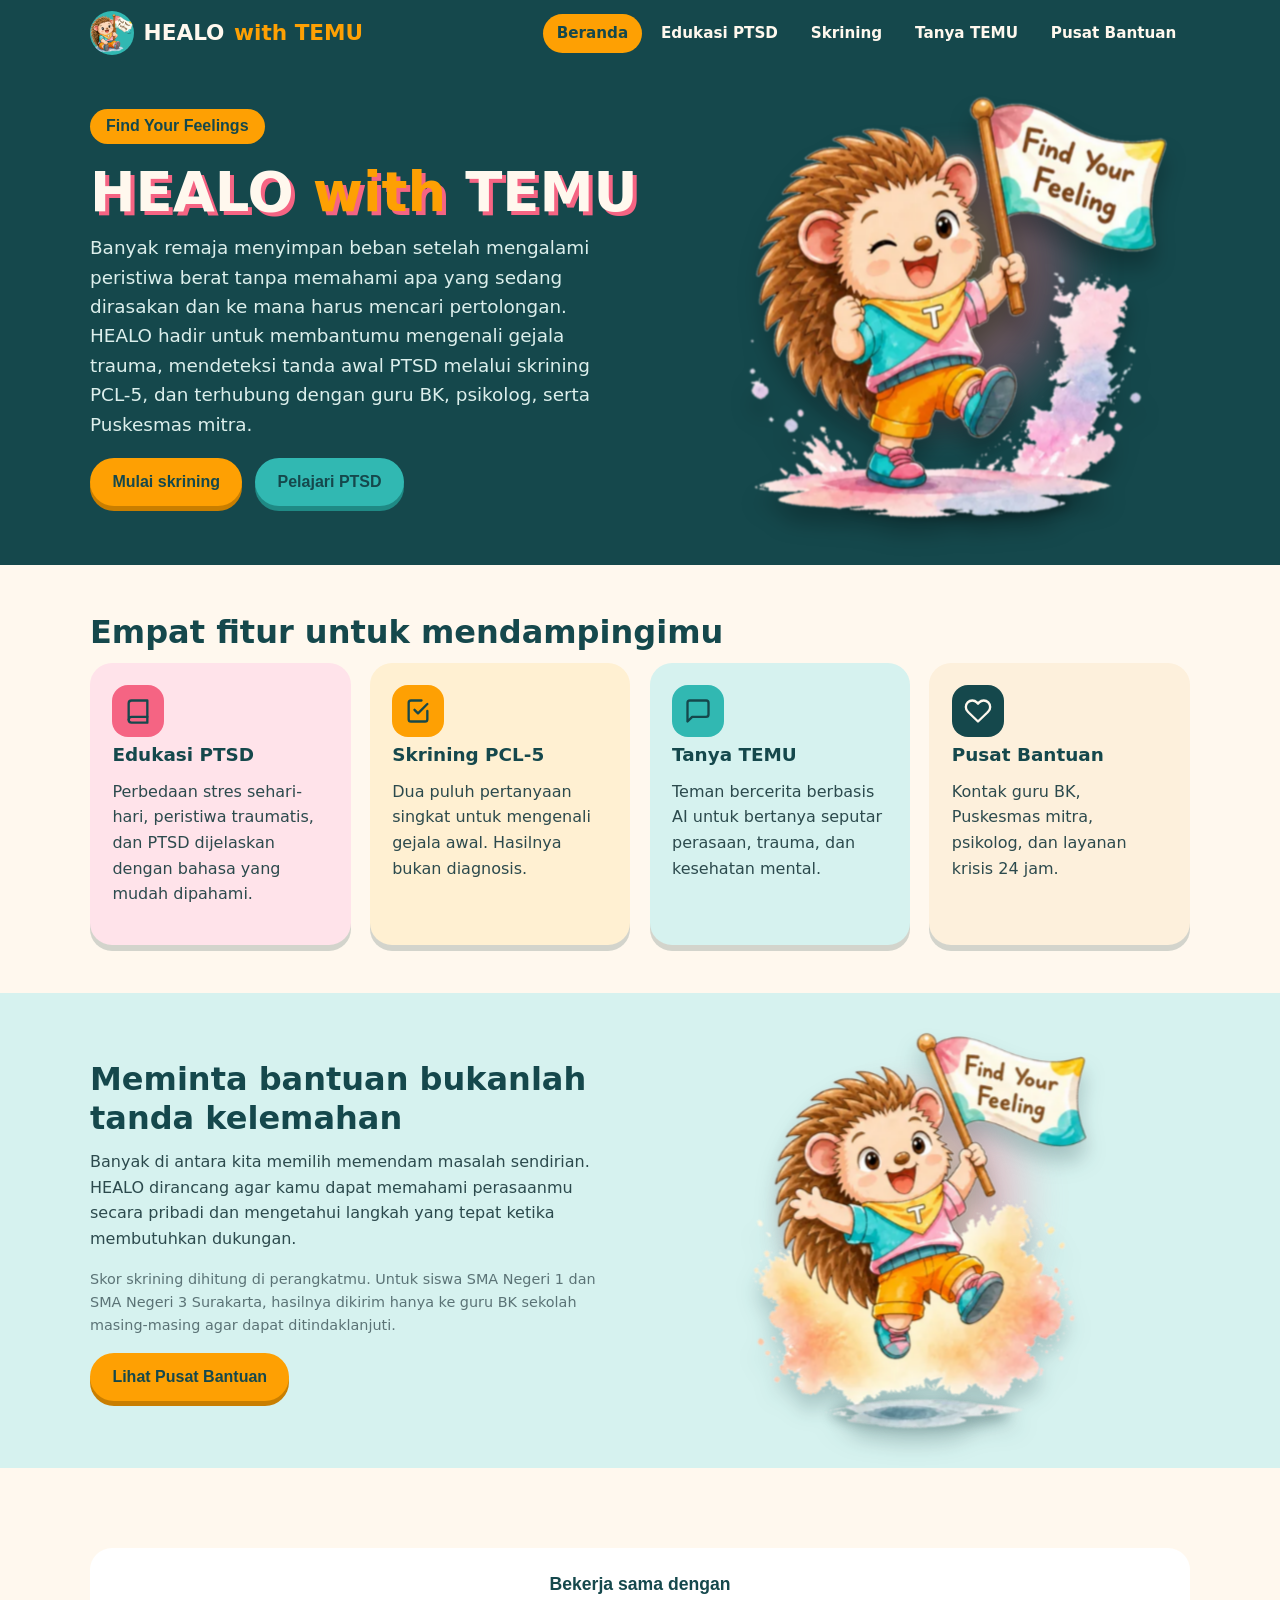
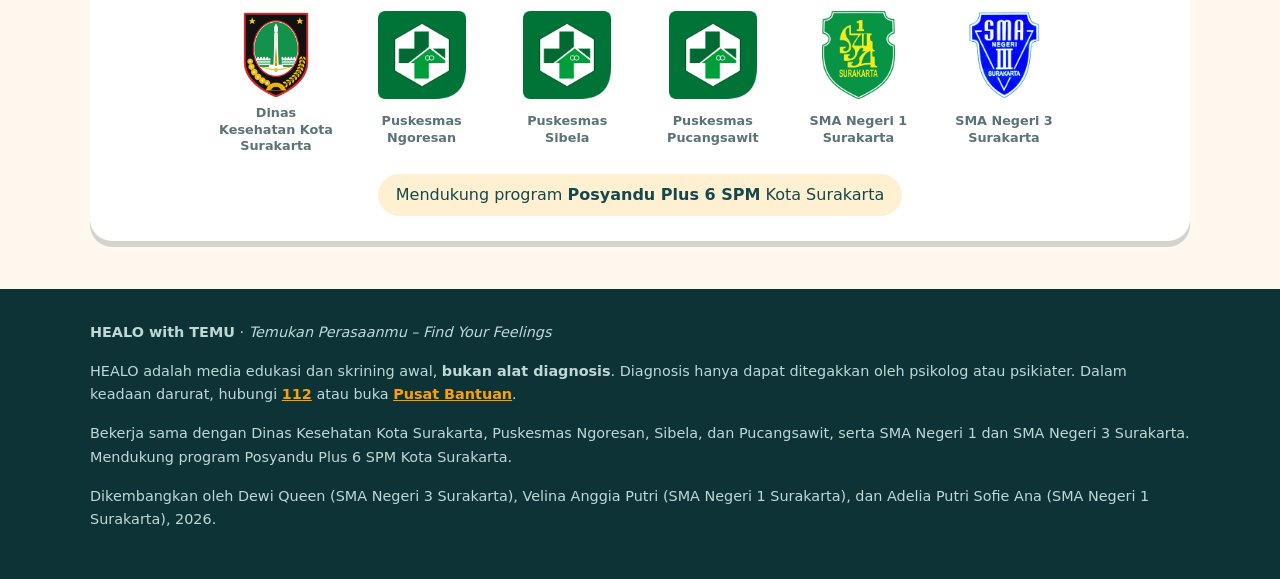
==== commit 991683f7: "Add files via upload" ====
--- a/index.html
+++ b/index.html
@@ -40,10 +40,10 @@
 <div class="wrap">
 <h2>Empat fitur untuk mendampingimu</h2>
 <div class="grid grid-4">
-<a class="card pink feature" href="edukasi.html"><span class="icon" style="background:#F56483;color:#15484C">{ICON['book']}</span><h3>Edukasi PTSD</h3><p>Perbedaan stres sehari-hari, peristiwa traumatis, dan PTSD dijelaskan dengan bahasa yang mudah dipahami.</p></a>
-<a class="card mari feature" href="skrining.html"><span class="icon" style="background:#FEA003;color:#15484C">{ICON['check']}</span><h3>Skrining PCL-5</h3><p>Dua puluh pertanyaan singkat untuk mengenali gejala awal. Hasilnya bukan diagnosis.</p></a>
-<a class="card lagoon feature" href="temu.html"><span class="icon" style="background:#31B8B2;color:#15484C">{ICON['chat']}</span><h3>Tanya TEMU</h3><p>Teman bercerita berbasis AI untuk bertanya seputar perasaan, trauma, dan kesehatan mental.</p></a>
-<a class="card feature" href="bantuan.html"><span class="icon" style="background:#15484C;color:#FFF8EE">{ICON['help']}</span><h3>Pusat Bantuan</h3><p>Kontak guru BK, Puskesmas mitra, psikolog, dan layanan krisis 24 jam.</p></a>
+<a class="card pink feature" href="edukasi.html"><span class="icon" style="background:#F56483;color:#15484C"><svg viewBox="0 0 24 24" fill="none" stroke="currentColor" stroke-width="2" stroke-linecap="round" stroke-linejoin="round" aria-hidden="true"><path d="M4 19.5A2.5 2.5 0 0 1 6.5 17H20V3H6.5A2.5 2.5 0 0 0 4 5.5z"/><path d="M4 19.5A2.5 2.5 0 0 0 6.5 22H20v-5"/></svg></span><h3>Edukasi PTSD</h3><p>Perbedaan stres sehari-hari, peristiwa traumatis, dan PTSD dijelaskan dengan bahasa yang mudah dipahami.</p></a>
+<a class="card mari feature" href="skrining.html"><span class="icon" style="background:#FEA003;color:#15484C"><svg viewBox="0 0 24 24" fill="none" stroke="currentColor" stroke-width="2" stroke-linecap="round" stroke-linejoin="round" aria-hidden="true"><path d="M9 11l3 3 8-8"/><path d="M20 12v7a2 2 0 0 1-2 2H6a2 2 0 0 1-2-2V5a2 2 0 0 1 2-2h9"/></svg></span><h3>Skrining PCL-5</h3><p>Dua puluh pertanyaan singkat untuk mengenali gejala awal. Hasilnya bukan diagnosis.</p></a>
+<a class="card lagoon feature" href="temu.html"><span class="icon" style="background:#31B8B2;color:#15484C"><svg viewBox="0 0 24 24" fill="none" stroke="currentColor" stroke-width="2" stroke-linecap="round" stroke-linejoin="round" aria-hidden="true"><path d="M21 15a2 2 0 0 1-2 2H7l-4 4V5a2 2 0 0 1 2-2h14a2 2 0 0 1 2 2z"/></svg></span><h3>Tanya TEMU</h3><p>Teman bercerita berbasis AI untuk bertanya seputar perasaan, trauma, dan kesehatan mental.</p></a>
+<a class="card feature" href="bantuan.html"><span class="icon" style="background:#15484C;color:#FFF8EE"><svg viewBox="0 0 24 24" fill="none" stroke="currentColor" stroke-width="2" stroke-linecap="round" stroke-linejoin="round" aria-hidden="true"><path d="M20.8 4.6a5.5 5.5 0 0 0-7.8 0L12 5.7l-1-1.1a5.5 5.5 0 0 0-7.8 7.8l1 1.1L12 21l7.8-7.5 1-1.1a5.5 5.5 0 0 0 0-7.8z"/></svg></span><h3>Pusat Bantuan</h3><p>Kontak guru BK, Puskesmas mitra, psikolog, dan layanan krisis 24 jam.</p></a>
 </div>
 </div>
 </section>
